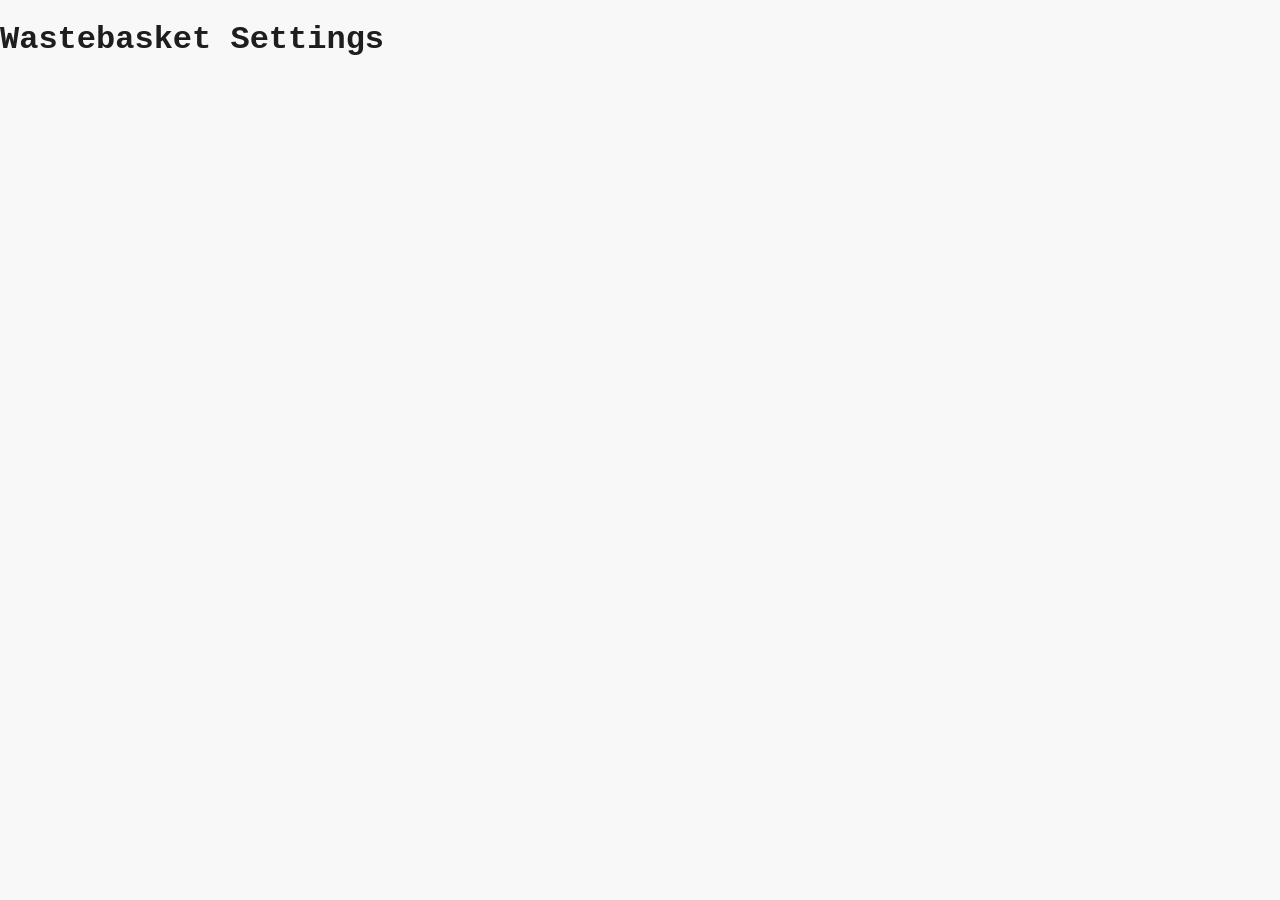
==== settings/index.html @ 62acb39f "Cleaned up toolbar, added app icon, page stubs for settings and wtf" ====
<!DOCTYPE html>
<html lang="en">
<head>
  <meta charset="UTF-8">
  <meta name="viewport" content="width=device-width, initial-scale=1.0">
  <title>Wastebasket - Settings</title>
  <link rel="icon" href="../wastebasket-192.png" sizes="192x192">
  <link rel="apple-touch-icon" href="../wastebasket-512.png" sizes="512x512">
  <link rel="stylesheet" href="../wastebasket-styles.css">
</head>
<body>
    <h1>Wastebasket Settings</h1>
</body>
</html>
---- wastebasket-styles.css ----
:root {
  color-scheme: light;
  --ink: #1E1E1E;
  --surface: #F8F8F8;
  --muted: #868686;
  --accent: #008FFF;
  --toolbar-height: 72px;
  --fade-height: 1.4rem;
  --text-size: 1.5rem;
  --line-height: calc(var(--text-size) * 1.5);
  --visible-rows: 5;
  --fade-overlay-height: calc(var(--line-height) * 2);
  font-family: "IBM Plex Mono", "SFMono-Regular", Consolas, "Liberation Mono", Menlo, monospace;
}

* {
  box-sizing: border-box;
}

body {
  margin: 0;
  min-height: 100vh;
  background: var(--surface);
  color: var(--ink);
  display: flex;
  flex-direction: column;
}

.workspace {
  flex: 1;
  display: flex;
  flex-direction: column;
  justify-content: center;
  padding: clamp(1.5rem, 5vw, 4rem) clamp(1rem, 5vw, 5rem);
  padding-bottom: calc(var(--toolbar-height) + 2rem);
}

.typewriter {
  width: 100%;
  max-width: 820px;
  margin: 0 auto;
  position: relative;
  margin-bottom: 100px;
}

.custom-caret {
  position: absolute;
  width: 3px;
  background: var(--accent);
  height: var(--line-height);
  top: 0;
  left: 0;
  pointer-events: none;
  opacity: 0;
  border-radius: 999px;
  animation: caretBlink 1s steps(1) infinite;
}

.custom-caret.is-hidden {
  opacity: 0;
  animation-play-state: paused;
}

.custom-caret.is-visible {
  opacity: 1;
  animation-play-state: running;
}

@keyframes caretBlink {
  0%, 50% {
    opacity: 1;
  }
  50.01%, 100% {
    opacity: 0;
  }
}

.typewriter::before {
  content: "";
  position: absolute;
  top: 0;
  left: 0;
  right: 0;
  height: var(--fade-overlay-height);
  pointer-events: none;
  background: linear-gradient(
    180deg,
    var(--surface) 0,
    var(--surface) calc(var(--fade-overlay-height) / 2),
    rgba(248, 248, 248, 0) var(--fade-overlay-height)
  );
}

textarea {
  width: 100%;
  resize: none;
  border: none;
  outline: none;
  padding-top: var(--fade-height);
  padding-bottom: 0.5rem;
  min-height: calc(var(--line-height) * var(--visible-rows) + var(--fade-height) + 0.5rem);
  max-height: calc(var(--line-height) * var(--visible-rows) + var(--fade-height) + 0.5rem);
  font: var(--text-size)/var(--line-height) var(--system-font, "IBM Plex Mono", "SFMono-Regular", Consolas, "Liberation Mono", Menlo, monospace);
  background: transparent;
  color: var(--ink);
  caret-color: transparent;
  overflow-y: auto;
  scrollbar-width: none;
  user-select: none;
  -webkit-user-select: none;
  -moz-user-select: none;
}

textarea::-webkit-scrollbar {
  width: 0;
  height: 0;
}

.toolbar {
  position: fixed;
  left: 0;
  right: 0;
  bottom: 0;
  display: flex;
  justify-content: center;
  align-items: flex-start;
  gap: 50px;
  padding: 1rem clamp(1rem, 4vw, 3rem) 3.5rem;
  min-height: calc(var(--toolbar-height) + 24px);
  background: rgba(248, 248, 248, 0.95);
  border-top: 1px solid #E4E4E4;
  backdrop-filter: blur(8px);
  transition: opacity 0.35s ease;
}

.toolbar.is-hidden {
  opacity: 0;
  pointer-events: none;
}

.toolbar-item {
  display: flex;
  flex-direction: column;
  align-items: center;
  position: relative;
}

.toolbar-item--copy {
  position: relative;
}

.status {
  position: absolute;
  bottom: 100%;
  left: 50%;
  transform: translate(-50%, -20px);
  padding: 0.35rem 0.9rem;
  background: var(--ink);
  color: #fff;
  font-size: 0.75rem;
  letter-spacing: 0.08em;
  text-transform: uppercase;
  border-radius: 999px;
  white-space: nowrap;
  opacity: 0;
  pointer-events: none;
  transition: opacity 0.2s ease;
}

.status.is-visible {
  opacity: 1;
}

.toolbar-action {
  border: none;
  border-radius: 999px;
  padding: 0;
  font: inherit;
  font-size: 0.85rem;
  cursor: pointer;
  transition: background 0.2s ease, color 0.2s ease, transform 0.2s ease;
  background: none;
  color: var(--ink);
  display: flex;
  flex-direction: column;
  align-items: center;
  gap: 0.35rem;
  text-decoration: none;
}

.toolbar-action:disabled {
  opacity: 0.5;
  cursor: default;
  pointer-events: none;
  background: none;
  color: var(--ink);
}

.toolbar-action:not(:disabled):active {
  transform: translateY(1px);
}

.toolbar-action__icon {
  display: flex;
  align-items: center;
  justify-content: center;
  border-radius: 6px;
  padding: 4px;
  transition: background 0.2s ease;
}

.toolbar-action__icon svg {
  width: 32px;
  height: 33px;
  display: block;
  fill: currentColor;
}

.toolbar-action__icon[hidden] {
  display: none;
}

.toolbar-action:not(:disabled):hover .toolbar-action__icon,
.toolbar-action:not(:disabled):focus-visible .toolbar-action__icon,
.toolbar-action:not(:disabled):active .toolbar-action__icon {
  background: #E4E4E4;
}

.toolbar-label,
.toolbar-label[data-fullscreen-label] {
  position: absolute;
  top: calc(100% + 0.6rem);
  left: 50%;
  transform: translateX(-50%);
  font-size: 0.75rem;
  letter-spacing: 0.02em;
  color: var(--ink);
  white-space: nowrap;
  pointer-events: none;
}

@media (max-width: 560px) {
  .toolbar {
    flex-wrap: wrap;
    height: auto;
    padding-bottom: 1.5rem;
  }

  .workspace {
    padding-bottom: calc(var(--toolbar-height) + 3.5rem);
  }
}

@media (prefers-color-scheme: dark) {
  :root {
    color-scheme: dark;
    --accent: #008FFF;
    --ink: #F8F8F8;
    --surface: #1E1E1E;
  }

  body {
    background: var(--surface);
    color: var(--ink);
  }

  textarea {
    color: var(--ink);
  }

  .status {
    color: #d9d9d9;
  }

  .typewriter::before {
    background: linear-gradient(
      180deg,
      var(--surface) 0,
      var(--surface) calc(var(--fade-overlay-height) / 2),
      rgba(30, 30, 30, 0) var(--fade-overlay-height)
    );
  }

  .toolbar {
    background: rgba(30, 30, 30, 0.9);
    border-top: 1px solid #505050;
  }

  .toolbar-action {
    border: none;
    box-shadow: none;
    color: var(--ink);
  }

  .toolbar-action__icon {
    fill: currentColor;
  }

  .toolbar-action:not(:disabled):hover .toolbar-action__icon,
  .toolbar-action:not(:disabled):focus-visible .toolbar-action__icon,
  .toolbar-action:not(:disabled):active .toolbar-action__icon {
    background: #505050;
  }
}
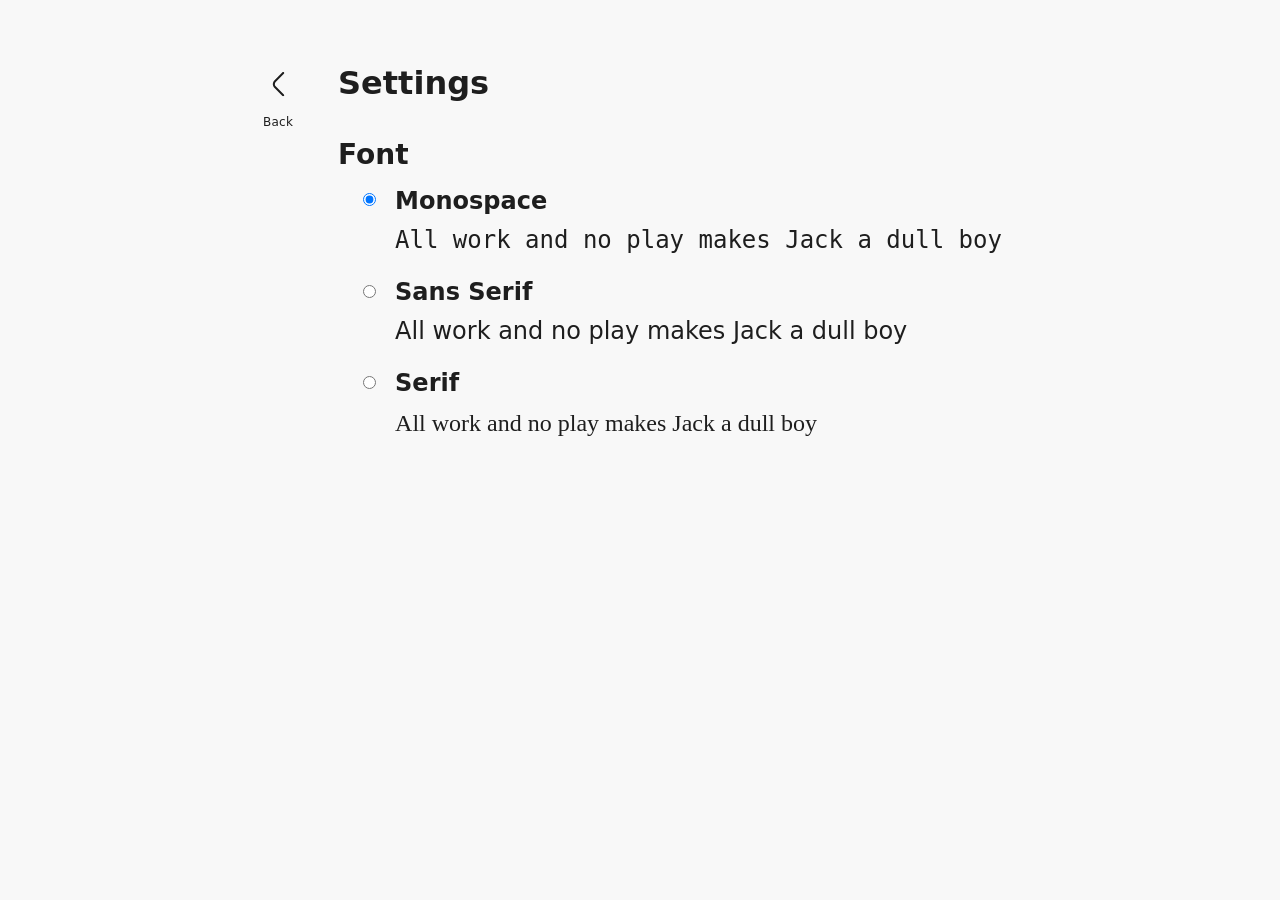
==== commit b28df168: "Implemented Font Settings" ====
--- a/settings/index.html
+++ b/settings/index.html
@@ -8,7 +8,73 @@
   <link rel="apple-touch-icon" href="../wastebasket-512.png" sizes="512x512">
   <link rel="stylesheet" href="../wastebasket-styles.css">
 </head>
-<body>
-    <h1>Wastebasket Settings</h1>
+<body data-writing-font="mono">
+  <main class="settings">
+    <div class="settings__layout">
+      <aside class="settings__sidebar" aria-label="Page navigation">
+        <div class="toolbar-item toolbar-item--back">
+          <a class="toolbar-action" href="../index.html" aria-label="Back to writing surface">
+            <span class="toolbar-action__icon" aria-hidden="true">
+              <svg width="32" height="33" viewBox="0 0 32 33" fill="none" xmlns="http://www.w3.org/2000/svg">
+                <g clip-path="url(#clip0_335_836)">
+                  <path d="M21.1699 28.3243C21.0383 28.325 20.9078 28.2995 20.786 28.249C20.6641 28.1986 20.5533 28.1243 20.4599 28.0303L12.2899 19.75C11.8243 19.2793 11.4548 18.72 11.2028 18.1044C10.9507 17.4887 10.8209 16.8287 10.8209 16.1622C10.8209 15.4956 10.9507 14.8356 11.2028 14.2199C11.4548 13.6043 11.8243 13.0451 12.2899 12.5743L20.4599 4.29399C20.5531 4.19949 20.6638 4.12453 20.7856 4.07339C20.9075 4.02225 21.038 3.99593 21.1699 3.99593C21.3017 3.99593 21.4323 4.02225 21.5541 4.07339C21.676 4.12453 21.7866 4.19949 21.8799 4.29399C21.9731 4.38849 22.0471 4.50067 22.0975 4.62414C22.148 4.74761 22.174 4.87994 22.174 5.01358C22.174 5.14722 22.148 5.27955 22.0975 5.40302C22.0471 5.52649 21.9731 5.63867 21.8799 5.73317L13.7099 14.0135C13.1481 14.5836 12.8325 15.3564 12.8325 16.1622C12.8325 16.9679 13.1481 17.7407 13.7099 18.3108L21.8799 26.5912C21.9736 26.6854 22.048 26.7975 22.0988 26.921C22.1495 27.0445 22.1757 27.177 22.1757 27.3108C22.1757 27.4446 22.1495 27.577 22.0988 27.7005C22.048 27.824 21.9736 27.9361 21.8799 28.0303C21.7864 28.1243 21.6756 28.1986 21.5538 28.249C21.432 28.2995 21.3015 28.325 21.1699 28.3243Z" fill="currentColor"/>
+                </g>
+                <defs>
+                  <clipPath id="clip0_335_836">
+                    <rect width="24" height="24.3242" fill="none" transform="translate(4 4)"/>
+                  </clipPath>
+                </defs>
+              </svg>
+            </span>
+          </a>
+          <span class="toolbar-label">Back</span>
+        </div>
+      </aside>
+
+      <div class="settings__content">
+        <div class="settings__header">
+          <h1>Settings</h1>
+        </div>
+        <section aria-labelledby="font-settings-heading">
+          <h2 id="font-settings-heading">Font</h2>
+          <form data-font-form>
+            <fieldset>
+              <legend class="sr-only">Writing font</legend>
+              <ul class="font-options">
+                <li>
+                  <label class="font-option">
+                    <input type="radio" name="writingFont" value="mono" checked>
+                    <span class="font-option__label">
+                      <span class="font-option__name">Monospace</span>
+                      <span class="writing-sample" data-writing-font="mono">All work and no play makes Jack a dull boy</span>
+                    </span>
+                  </label>
+                </li>
+                <li>
+                  <label class="font-option">
+                    <input type="radio" name="writingFont" value="sans">
+                    <span class="font-option__label">
+                      <span class="font-option__name">Sans Serif</span>
+                      <span class="writing-sample" data-writing-font="sans">All work and no play makes Jack a dull boy</span>
+                    </span>
+                  </label>
+                </li>
+                <li>
+                  <label class="font-option">
+                    <input type="radio" name="writingFont" value="serif">
+                    <span class="font-option__label">
+                      <span class="font-option__name">Serif</span>
+                      <span class="writing-sample" data-writing-font="serif">All work and no play makes Jack a dull boy</span>
+                    </span>
+                  </label>
+                </li>
+              </ul>
+            </fieldset>
+          </form>
+        </section>
+      </div>
+    </div>
+  </main>
+  <script src="settings-app.js" defer></script>
 </body>
-</html>+</html>
--- a/wastebasket-styles.css
+++ b/wastebasket-styles.css
@@ -10,11 +10,32 @@
   --line-height: calc(var(--text-size) * 1.5);
   --visible-rows: 5;
   --fade-overlay-height: calc(var(--line-height) * 2);
-  font-family: "IBM Plex Mono", "SFMono-Regular", Consolas, "Liberation Mono", Menlo, monospace;
+  --font-ui-family: system-ui, sans-serif;
+  --font-ui-weight: 400;
+  --font-writing-sans: var(--font-ui-family);
+  --font-writing-serif: Charter, "Bitstream Charter", "Sitka Text", Cambria, serif;
+  --font-writing-mono: ui-monospace, "Cascadia Code", "Source Code Pro", Menlo, Consolas, "DejaVu Sans Mono", monospace;
+  --font-writing-family: var(--font-writing-mono);
+  --font-writing-weight: 400;
+  font-family: var(--font-ui-family);
+  font-weight: var(--font-ui-weight);
 }
 
 * {
   box-sizing: border-box;
+}
+
+.sr-only {
+  position: absolute;
+  width: 1px;
+  height: 1px;
+  padding: 0;
+  margin: -1px;
+  overflow: hidden;
+  clip: rect(0, 0, 0, 0);
+  clip-path: inset(50%);
+  white-space: nowrap;
+  border: 0;
 }
 
 body {
@@ -24,6 +45,21 @@
   color: var(--ink);
   display: flex;
   flex-direction: column;
+}
+
+[data-writing-font="sans"] {
+  --font-writing-family: var(--font-writing-sans);
+  --font-writing-weight: 400;
+}
+
+[data-writing-font="serif"] {
+  --font-writing-family: var(--font-writing-serif);
+  --font-writing-weight: 400;
+}
+
+[data-writing-font="mono"] {
+  --font-writing-family: var(--font-writing-mono);
+  --font-writing-weight: 400;
 }
 
 .workspace {
@@ -41,6 +77,100 @@
   margin: 0 auto;
   position: relative;
   margin-bottom: 100px;
+}
+
+.settings {
+  max-width: 920px;
+  margin: 0 auto;
+  padding: clamp(1.5rem, 5vw, 4rem) clamp(1rem, 5vw, 3rem);
+}
+
+.settings__layout {
+  display: grid;
+  grid-template-columns: auto minmax(0, 1fr);
+  gap: 2.5rem;
+  align-items: flex-start;
+}
+
+.settings__sidebar {
+  display: flex;
+  flex-direction: column;
+  gap: 0.5rem;
+}
+
+.settings__content {
+  max-width: 820px;
+}
+
+.settings h1 {
+  margin: 0;
+  font-size: 2rem;
+}
+
+.settings__header {
+  display: flex;
+  align-items: center;
+  gap: 1rem;
+  margin-bottom: 2.25rem;
+}
+
+.settings section + section {
+  margin-top: 2.5rem;
+}
+
+#font-settings-heading {
+  margin-bottom: 0.5rem;
+  font-size: 1.75rem;
+}
+
+fieldset {
+  border: 0;
+  padding: 0;
+  margin: 0;
+  min-inline-size: 0;
+}
+
+.font-options {
+  display: flex;
+  flex-direction: column;
+  gap: 0.25rem;
+  list-style: none;
+  margin: 0;
+  padding: 0;
+}
+
+.font-option {
+  display: grid;
+  grid-template-columns: auto 1fr;
+  gap: 1rem;
+  padding: 0.5rem 1.25rem;
+  border-radius: 16px;
+  align-items: flex-start;
+}
+
+.font-option input[type="radio"] {
+  margin-top: 0.4rem;
+}
+
+.font-option__label {
+  display: flex;
+  flex-direction: column;
+  gap: 0.45rem;
+}
+
+.font-option__name {
+  font-size: 1.5rem;
+  font-weight: 600;
+  color: var(--ink);
+}
+
+.writing-sample {
+  display: block;
+  font-size: var(--text-size);
+  line-height: var(--line-height);
+  font-family: var(--font-writing-family, ui-monospace, "Cascadia Code", "Source Code Pro", Menlo, Consolas, "DejaVu Sans Mono", monospace);
+  font-weight: var(--font-writing-weight, 400);
+  color: var(--ink);
 }
 
 .custom-caret {
@@ -100,7 +230,10 @@
   padding-bottom: 0.5rem;
   min-height: calc(var(--line-height) * var(--visible-rows) + var(--fade-height) + 0.5rem);
   max-height: calc(var(--line-height) * var(--visible-rows) + var(--fade-height) + 0.5rem);
-  font: var(--text-size)/var(--line-height) var(--system-font, "IBM Plex Mono", "SFMono-Regular", Consolas, "Liberation Mono", Menlo, monospace);
+  font-size: var(--text-size);
+  line-height: var(--line-height);
+  font-family: var(--font-writing-family, ui-monospace, "Cascadia Code", "Source Code Pro", Menlo, Consolas, "DejaVu Sans Mono", monospace);
+  font-weight: var(--font-writing-weight, 400);
   background: transparent;
   color: var(--ink);
   caret-color: transparent;
@@ -301,4 +434,5 @@
   .toolbar-action:not(:disabled):active .toolbar-action__icon {
     background: #505050;
   }
-}
+
+}
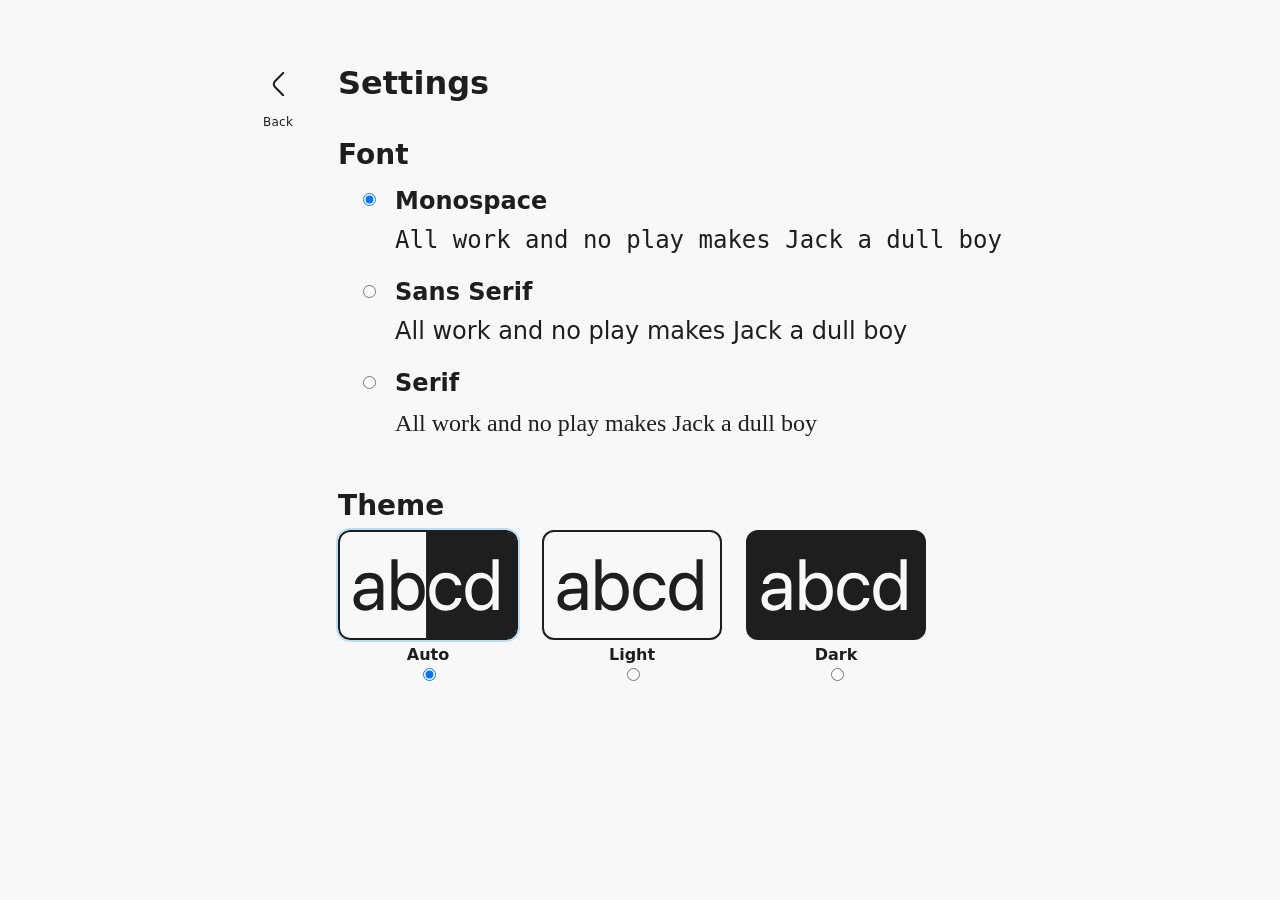
==== commit e67debe1: "Implemented theme settings" ====
--- a/settings/index.html
+++ b/settings/index.html
@@ -1,14 +1,32 @@
 <!DOCTYPE html>
-<html lang="en">
+<html lang="en" data-theme="auto">
 <head>
   <meta charset="UTF-8">
   <meta name="viewport" content="width=device-width, initial-scale=1.0">
   <title>Wastebasket - Settings</title>
   <link rel="icon" href="../wastebasket-192.png" sizes="192x192">
   <link rel="apple-touch-icon" href="../wastebasket-512.png" sizes="512x512">
+  <script>
+    (function () {
+      try {
+        var storedTheme = localStorage.getItem('wastebasket:theme');
+        if (!storedTheme) {
+          return;
+        }
+        document.documentElement.dataset.theme = storedTheme;
+        document.addEventListener('DOMContentLoaded', function () {
+          if (document.body) {
+            document.body.dataset.theme = storedTheme;
+          }
+        });
+      } catch (error) {
+        /* localStorage unavailable */
+      }
+    })();
+  </script>
   <link rel="stylesheet" href="../wastebasket-styles.css">
 </head>
-<body data-writing-font="mono">
+<body data-theme="auto" data-writing-font="mono">
   <main class="settings">
     <div class="settings__layout">
       <aside class="settings__sidebar" aria-label="Page navigation">
@@ -36,7 +54,7 @@
           <h1>Settings</h1>
         </div>
         <section aria-labelledby="font-settings-heading">
-          <h2 id="font-settings-heading">Font</h2>
+          <h2 id="font-settings-heading" class="settings__section-title">Font</h2>
           <form data-font-form>
             <fieldset>
               <legend class="sr-only">Writing font</legend>
@@ -72,6 +90,38 @@
             </fieldset>
           </form>
         </section>
+
+        <section aria-labelledby="theme-settings-heading">
+          <h2 id="theme-settings-heading" class="settings__section-title">Theme</h2>
+          <form data-theme-form>
+            <fieldset>
+              <legend class="sr-only">Theme</legend>
+              <ul class="theme-options">
+                <li class="theme-option">
+                  <input type="radio" name="theme" id="theme-option-auto" value="auto" checked>
+                  <label class="theme-option__card" for="theme-option-auto">
+                    <span class="theme-option__preview theme-option__preview--auto" aria-hidden="true"></span>
+                    <span class="theme-option__name">Auto</span>
+                  </label>
+                </li>
+                <li class="theme-option">
+                  <input type="radio" name="theme" id="theme-option-light" value="light">
+                  <label class="theme-option__card" for="theme-option-light">
+                    <span class="theme-option__preview theme-option__preview--light" aria-hidden="true"></span>
+                    <span class="theme-option__name">Light</span>
+                  </label>
+                </li>
+                <li class="theme-option">
+                  <input type="radio" name="theme" id="theme-option-dark" value="dark">
+                  <label class="theme-option__card" for="theme-option-dark">
+                    <span class="theme-option__preview theme-option__preview--dark" aria-hidden="true"></span>
+                    <span class="theme-option__name">Dark</span>
+                  </label>
+                </li>
+              </ul>
+            </fieldset>
+          </form>
+        </section>
       </div>
     </div>
   </main>
--- a/wastebasket-styles.css
+++ b/wastebasket-styles.css
@@ -10,6 +10,14 @@
   --line-height: calc(var(--text-size) * 1.5);
   --visible-rows: 5;
   --fade-overlay-height: calc(var(--line-height) * 2);
+  --status-text: #ffffff;
+  --fade-transparent-surface: rgba(248, 248, 248, 0);
+  --toolbar-background: rgba(248, 248, 248, 0.95);
+  --toolbar-border: #E4E4E4;
+  --toolbar-icon-hover: #E4E4E4;
+  --theme-preview-auto: url("settings/auto-light.svg");
+  --theme-preview-light: url("settings/light-light.svg");
+  --theme-preview-dark: url("settings/dark-light.svg");
   --font-ui-family: system-ui, sans-serif;
   --font-ui-weight: 400;
   --font-writing-sans: var(--font-ui-family);
@@ -19,6 +27,24 @@
   --font-writing-weight: 400;
   font-family: var(--font-ui-family);
   font-weight: var(--font-ui-weight);
+}
+
+:root[data-theme="dark"] {
+  color-scheme: dark;
+  --ink: #F8F8F8;
+  --surface: #1E1E1E;
+  --status-text: #d9d9d9;
+  --fade-transparent-surface: rgba(30, 30, 30, 0);
+  --toolbar-background: rgba(30, 30, 30, 0.9);
+  --toolbar-border: #505050;
+  --toolbar-icon-hover: #505050;
+  --theme-preview-auto: url("settings/auto-dark.svg");
+  --theme-preview-light: url("settings/light-dark.svg");
+  --theme-preview-dark: url("settings/dark-dark.svg");
+}
+
+:root[data-theme="light"] {
+  color-scheme: light;
 }
 
 * {
@@ -118,7 +144,7 @@
   margin-top: 2.5rem;
 }
 
-#font-settings-heading {
+.settings__section-title {
   margin-bottom: 0.5rem;
   font-size: 1.75rem;
 }
@@ -162,6 +188,87 @@
   font-size: 1.5rem;
   font-weight: 600;
   color: var(--ink);
+}
+
+.theme-options {
+  display: flex;
+  flex-wrap: wrap;
+  gap: 1.5rem;
+  list-style: none;
+  margin: 0;
+  padding: 0;
+}
+
+.theme-option {
+  display: flex;
+  flex-direction: column;
+  align-items: center;
+}
+
+.theme-option input[type="radio"] {
+  order: 2;
+  margin-top: 0.25rem;
+}
+
+.theme-option__card {
+  order: 1;
+  display: flex;
+  flex-direction: column;
+  align-items: center;
+  gap: 0.35rem;
+  text-align: center;
+  cursor: pointer;
+}
+
+.theme-option__preview {
+  display: block;
+  width: 180px;
+  height: 110px;
+  background-repeat: no-repeat;
+  background-size: cover;
+  background-position: center;
+  transition: border-color 0.2s ease, box-shadow 0.2s ease;
+}
+
+.theme-option__preview--auto {
+  background-image: var(--theme-preview-auto);
+}
+
+.theme-option__preview--light {
+  background-image: var(--theme-preview-light);
+}
+
+.theme-option__preview--dark {
+  background-image: var(--theme-preview-dark);
+}
+
+.theme-option__name {
+  font-size: 1rem;
+  font-weight: 600;
+  color: var(--ink);
+}
+
+.theme-option input[type="radio"]:focus-visible + .theme-option__card {
+  outline: 2px solid var(--accent);
+  outline-offset: 6px;
+}
+
+.theme-option input[type="radio"]:checked + .theme-option__card .theme-option__preview {
+  border-color: var(--accent);
+  box-shadow: 0 0 0 2px rgba(0, 143, 255, 0.25);
+  border-radius: 12px;
+}
+
+@media (max-width: 720px) {
+  .settings__layout {
+    grid-template-columns: 1fr;
+    gap: 1.5rem;
+  }
+
+  .settings__sidebar {
+    flex-direction: row;
+    gap: 1rem;
+  }
 }
 
 .writing-sample {
@@ -217,7 +324,7 @@
     180deg,
     var(--surface) 0,
     var(--surface) calc(var(--fade-overlay-height) / 2),
-    rgba(248, 248, 248, 0) var(--fade-overlay-height)
+    var(--fade-transparent-surface) var(--fade-overlay-height)
   );
 }
 
@@ -260,8 +367,8 @@
   gap: 50px;
   padding: 1rem clamp(1rem, 4vw, 3rem) 3.5rem;
   min-height: calc(var(--toolbar-height) + 24px);
-  background: rgba(248, 248, 248, 0.95);
-  border-top: 1px solid #E4E4E4;
+  background: var(--toolbar-background);
+  border-top: 1px solid var(--toolbar-border);
   backdrop-filter: blur(8px);
   transition: opacity 0.35s ease;
 }
@@ -289,7 +396,7 @@
   transform: translate(-50%, -20px);
   padding: 0.35rem 0.9rem;
   background: var(--ink);
-  color: #fff;
+  color: var(--status-text);
   font-size: 0.75rem;
   letter-spacing: 0.08em;
   text-transform: uppercase;
@@ -356,7 +463,7 @@
 .toolbar-action:not(:disabled):hover .toolbar-action__icon,
 .toolbar-action:not(:disabled):focus-visible .toolbar-action__icon,
 .toolbar-action:not(:disabled):active .toolbar-action__icon {
-  background: #E4E4E4;
+  background: var(--toolbar-icon-hover);
 }
 
 .toolbar-label,
@@ -385,54 +492,17 @@
 }
 
 @media (prefers-color-scheme: dark) {
-  :root {
+  :root:not([data-theme="light"]) {
     color-scheme: dark;
-    --accent: #008FFF;
     --ink: #F8F8F8;
     --surface: #1E1E1E;
-  }
-
-  body {
-    background: var(--surface);
-    color: var(--ink);
-  }
-
-  textarea {
-    color: var(--ink);
-  }
-
-  .status {
-    color: #d9d9d9;
-  }
-
-  .typewriter::before {
-    background: linear-gradient(
-      180deg,
-      var(--surface) 0,
-      var(--surface) calc(var(--fade-overlay-height) / 2),
-      rgba(30, 30, 30, 0) var(--fade-overlay-height)
-    );
-  }
-
-  .toolbar {
-    background: rgba(30, 30, 30, 0.9);
-    border-top: 1px solid #505050;
-  }
-
-  .toolbar-action {
-    border: none;
-    box-shadow: none;
-    color: var(--ink);
-  }
-
-  .toolbar-action__icon {
-    fill: currentColor;
-  }
-
-  .toolbar-action:not(:disabled):hover .toolbar-action__icon,
-  .toolbar-action:not(:disabled):focus-visible .toolbar-action__icon,
-  .toolbar-action:not(:disabled):active .toolbar-action__icon {
-    background: #505050;
-  }
-
-}
+    --status-text: #d9d9d9;
+    --fade-transparent-surface: rgba(30, 30, 30, 0);
+    --toolbar-background: rgba(30, 30, 30, 0.9);
+    --toolbar-border: #505050;
+    --toolbar-icon-hover: #505050;
+    --theme-preview-auto: url("settings/auto-dark.svg");
+    --theme-preview-light: url("settings/light-dark.svg");
+    --theme-preview-dark: url("settings/dark-dark.svg");
+  }
+}
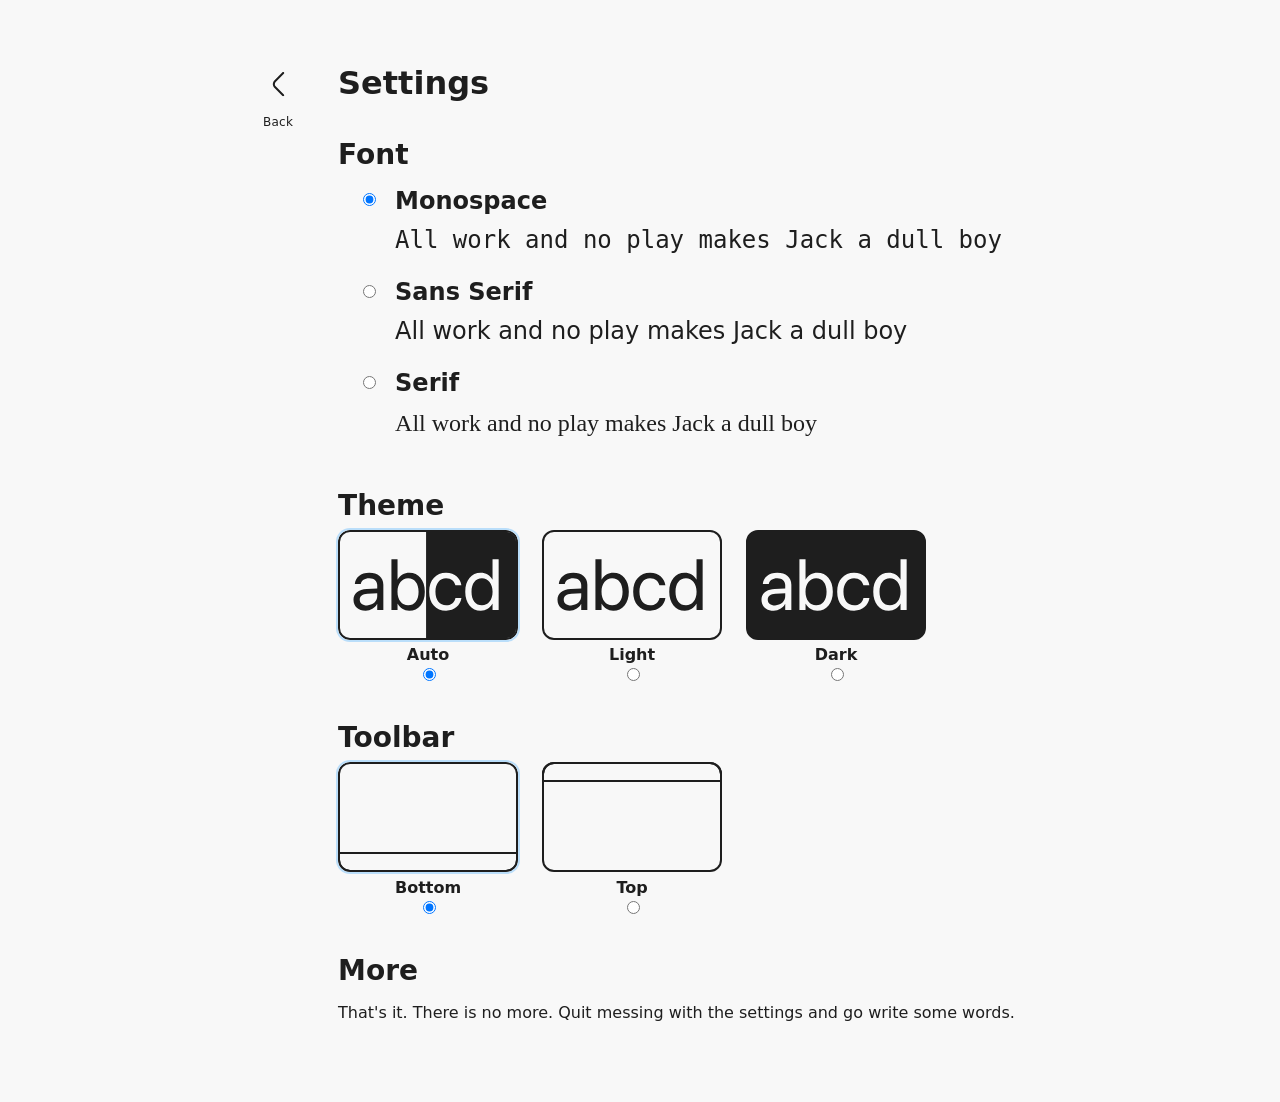
==== commit 0a029125: "Implemented toolbar settings" ====
--- a/settings/index.html
+++ b/settings/index.html
@@ -1,5 +1,5 @@
 <!DOCTYPE html>
-<html lang="en" data-theme="auto">
+<html lang="en" data-theme="auto" data-toolbar-position="bottom">
 <head>
   <meta charset="UTF-8">
   <meta name="viewport" content="width=device-width, initial-scale=1.0">
@@ -10,13 +10,22 @@
     (function () {
       try {
         var storedTheme = localStorage.getItem('wastebasket:theme');
-        if (!storedTheme) {
-          return;
+        var storedToolbar = localStorage.getItem('wastebasket:toolbar');
+        if (storedTheme) {
+          document.documentElement.dataset.theme = storedTheme;
         }
-        document.documentElement.dataset.theme = storedTheme;
+        if (storedToolbar) {
+          document.documentElement.dataset.toolbarPosition = storedToolbar;
+        }
         document.addEventListener('DOMContentLoaded', function () {
-          if (document.body) {
+          if (!document.body) {
+            return;
+          }
+          if (storedTheme) {
             document.body.dataset.theme = storedTheme;
+          }
+          if (storedToolbar) {
+            document.body.dataset.toolbarPosition = storedToolbar;
           }
         });
       } catch (error) {
@@ -26,7 +35,7 @@
   </script>
   <link rel="stylesheet" href="../wastebasket-styles.css">
 </head>
-<body data-theme="auto" data-writing-font="mono">
+<body data-theme="auto" data-toolbar-position="bottom" data-writing-font="mono">
   <main class="settings">
     <div class="settings__layout">
       <aside class="settings__sidebar" aria-label="Page navigation">
@@ -122,6 +131,36 @@
             </fieldset>
           </form>
         </section>
+
+        <section aria-labelledby="toolbar-settings-heading">
+          <h2 id="toolbar-settings-heading" class="settings__section-title">Toolbar</h2>
+          <form data-toolbar-form>
+            <fieldset>
+              <legend class="sr-only">Toolbar position</legend>
+              <ul class="toolbar-options">
+                <li class="toolbar-option">
+                  <input type="radio" name="toolbarPosition" id="toolbar-option-bottom" value="bottom" checked>
+                  <label class="toolbar-option__card" for="toolbar-option-bottom">
+                    <span class="toolbar-option__preview toolbar-option__preview--bottom" aria-hidden="true"></span>
+                    <span class="toolbar-option__name">Bottom</span>
+                  </label>
+                </li>
+                <li class="toolbar-option">
+                  <input type="radio" name="toolbarPosition" id="toolbar-option-top" value="top">
+                  <label class="toolbar-option__card" for="toolbar-option-top">
+                    <span class="toolbar-option__preview toolbar-option__preview--top" aria-hidden="true"></span>
+                    <span class="toolbar-option__name">Top</span>
+                  </label>
+                </li>
+              </ul>
+            </fieldset>
+          </form>
+        </section>
+
+        <section aria-labelledby="more-settings-heading">
+          <h2 id="more-settings-heading" class="settings__section-title"> More</h2>
+          <p>That's it. There is no more. Quit messing with the settings and go write some words.</p>
+        </section>
       </div>
     </div>
   </main>
--- a/wastebasket-styles.css
+++ b/wastebasket-styles.css
@@ -18,6 +18,8 @@
   --theme-preview-auto: url("settings/auto-light.svg");
   --theme-preview-light: url("settings/light-light.svg");
   --theme-preview-dark: url("settings/dark-light.svg");
+  --toolbar-preview-bottom: url("settings/bottom-light.svg");
+  --toolbar-preview-top: url("settings/top-light.svg");
   --font-ui-family: system-ui, sans-serif;
   --font-ui-weight: 400;
   --font-writing-sans: var(--font-ui-family);
@@ -41,6 +43,8 @@
   --theme-preview-auto: url("settings/auto-dark.svg");
   --theme-preview-light: url("settings/light-dark.svg");
   --theme-preview-dark: url("settings/dark-dark.svg");
+  --toolbar-preview-bottom: url("settings/bottom-dark.svg");
+  --toolbar-preview-top: url("settings/top-dark.svg");
 }
 
 :root[data-theme="light"] {
@@ -190,7 +194,8 @@
   color: var(--ink);
 }
 
-.theme-options {
+.theme-options,
+.toolbar-options {
   display: flex;
   flex-wrap: wrap;
   gap: 1.5rem;
@@ -199,18 +204,21 @@
   padding: 0;
 }
 
-.theme-option {
+.theme-option,
+.toolbar-option {
   display: flex;
   flex-direction: column;
   align-items: center;
 }
 
-.theme-option input[type="radio"] {
+.theme-option input[type="radio"],
+.toolbar-option input[type="radio"] {
   order: 2;
   margin-top: 0.25rem;
 }
 
-.theme-option__card {
+.theme-option__card,
+.toolbar-option__card {
   order: 1;
   display: flex;
   flex-direction: column;
@@ -220,14 +228,15 @@
   cursor: pointer;
 }
 
-.theme-option__preview {
+.theme-option__preview,
+.toolbar-option__preview {
   display: block;
   width: 180px;
   height: 110px;
   background-repeat: no-repeat;
   background-size: cover;
   background-position: center;
-  transition: border-color 0.2s ease, box-shadow 0.2s ease;
+  transition: border-color 0.2s ease, box-shadow 0.2s ease, border-radius 0.2s ease;
 }
 
 .theme-option__preview--auto {
@@ -242,21 +251,31 @@
   background-image: var(--theme-preview-dark);
 }
 
-.theme-option__name {
+.toolbar-option__preview--bottom {
+  background-image: var(--toolbar-preview-bottom);
+}
+
+.toolbar-option__preview--top {
+  background-image: var(--toolbar-preview-top);
+}
+
+.theme-option__name,
+.toolbar-option__name {
   font-size: 1rem;
   font-weight: 600;
   color: var(--ink);
 }
 
-.theme-option input[type="radio"]:focus-visible + .theme-option__card {
+.theme-option input[type="radio"]:focus-visible + .theme-option__card,
+.toolbar-option input[type="radio"]:focus-visible + .toolbar-option__card {
   outline: 2px solid var(--accent);
   outline-offset: 6px;
 }
 
-.theme-option input[type="radio"]:checked + .theme-option__card .theme-option__preview {
-  border-color: var(--accent);
+.theme-option input[type="radio"]:checked + .theme-option__card .theme-option__preview,
+.toolbar-option input[type="radio"]:checked + .toolbar-option__card .toolbar-option__preview {
+  border-radius: 12px;
   box-shadow: 0 0 0 2px rgba(0, 143, 255, 0.25);
-  border-radius: 12px;
 }
 
 @media (max-width: 720px) {
@@ -371,6 +390,14 @@
   border-top: 1px solid var(--toolbar-border);
   backdrop-filter: blur(8px);
   transition: opacity 0.35s ease;
+}
+
+[data-toolbar-position="top"] .toolbar {
+  top: 0;
+  bottom: auto;
+  padding: 1rem clamp(1rem, 4vw, 3rem) 3.5rem;
+  border-top: none;
+  border-bottom: 1px solid var(--toolbar-border);
 }
 
 .toolbar.is-hidden {
@@ -489,6 +516,11 @@
   .workspace {
     padding-bottom: calc(var(--toolbar-height) + 3.5rem);
   }
+
+  [data-toolbar-position="top"] .workspace {
+    padding-top: calc(clamp(1.5rem, 5vw, 4rem) + var(--toolbar-height) + 3.5rem);
+    padding-bottom: clamp(1.5rem, 5vw, 4rem);
+  }
 }
 
 @media (prefers-color-scheme: dark) {
@@ -504,5 +536,7 @@
     --theme-preview-auto: url("settings/auto-dark.svg");
     --theme-preview-light: url("settings/light-dark.svg");
     --theme-preview-dark: url("settings/dark-dark.svg");
-  }
-}
+    --toolbar-preview-bottom: url("settings/bottom-dark.svg");
+    --toolbar-preview-top: url("settings/top-dark.svg");
+  }
+}
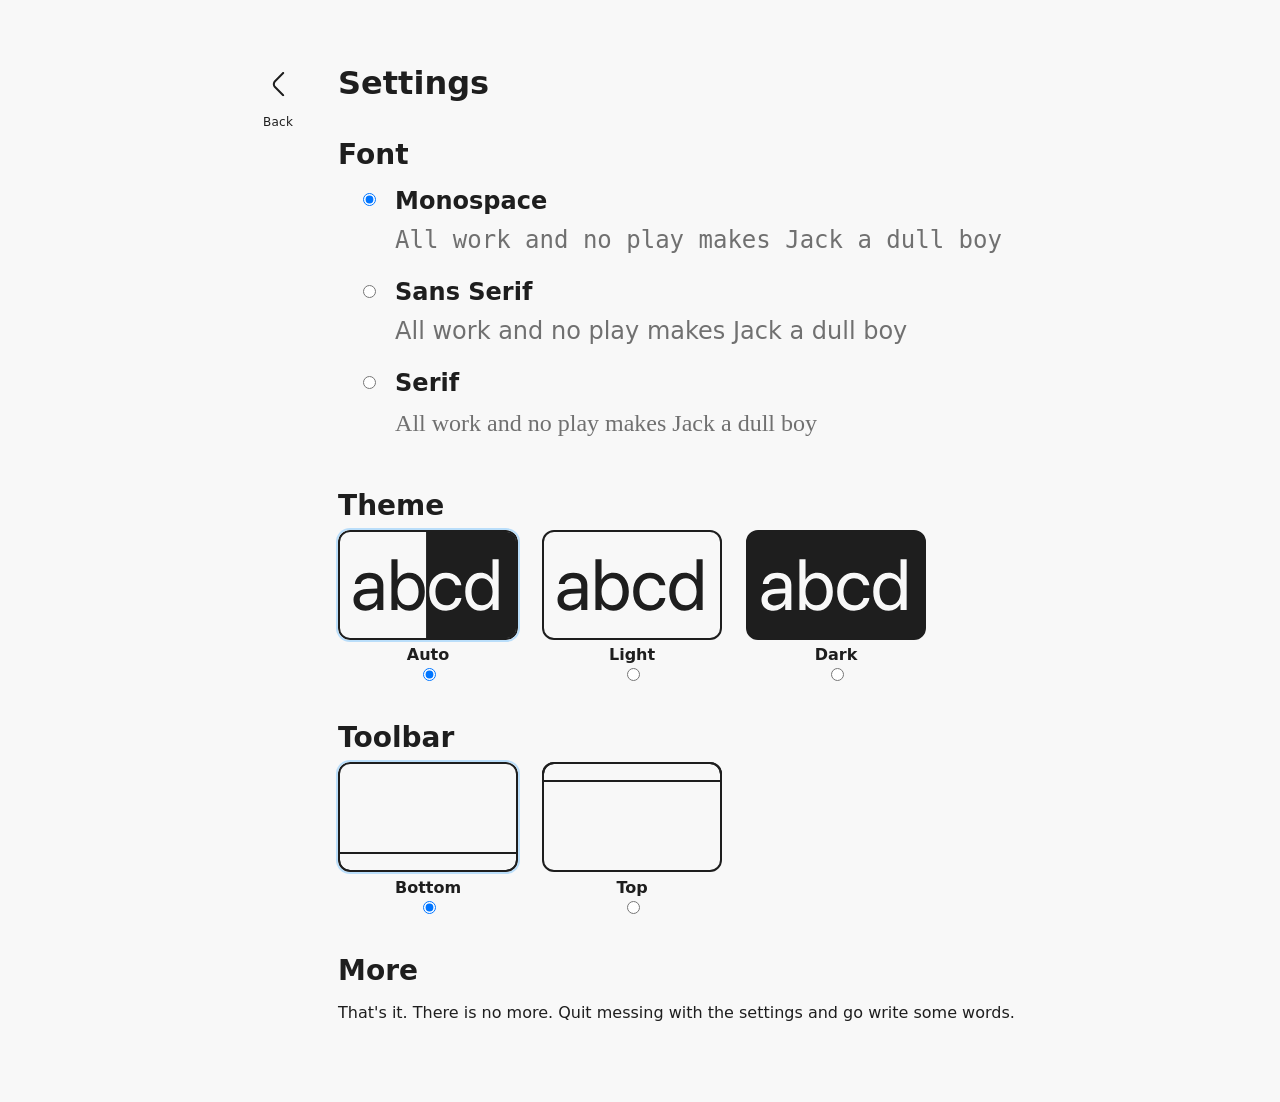
==== commit 1e402a14: "Added analytics, TOS, Privacy Policy" ====
--- a/settings/index.html
+++ b/settings/index.html
@@ -165,5 +165,8 @@
     </div>
   </main>
   <script src="settings-app.js" defer></script>
+  <!-- 100% privacy-first analytics -->
+<script async src="https://scripts.simpleanalyticscdn.com/latest.js"></script>
+
 </body>
 </html>
--- a/wastebasket-styles.css
+++ b/wastebasket-styles.css
@@ -27,6 +27,7 @@
   --font-writing-mono: ui-monospace, "Cascadia Code", "Source Code Pro", Menlo, Consolas, "DejaVu Sans Mono", monospace;
   --font-writing-family: var(--font-writing-mono);
   --font-writing-weight: 400;
+  --writing-sample-color: #707070;
   font-family: var(--font-ui-family);
   font-weight: var(--font-ui-weight);
 }
@@ -45,6 +46,7 @@
   --theme-preview-dark: url("settings/dark-dark.svg");
   --toolbar-preview-bottom: url("settings/bottom-dark.svg");
   --toolbar-preview-top: url("settings/top-dark.svg");
+  --writing-sample-color: #858585;
 }
 
 :root[data-theme="light"] {
@@ -153,6 +155,19 @@
   font-size: 1.75rem;
 }
 
+.wtf-copy {
+  display: flex;
+  flex-direction: column;
+  font-size: 1.1rem;
+  line-height: 1.7;
+  color: var(--ink);
+}
+
+.wtf-copy ul {
+  margin: 0;
+  padding-left: 1.25rem;
+}
+
 fieldset {
   border: 0;
   padding: 0;
@@ -297,6 +312,11 @@
   font-family: var(--font-writing-family, ui-monospace, "Cascadia Code", "Source Code Pro", Menlo, Consolas, "DejaVu Sans Mono", monospace);
   font-weight: var(--font-writing-weight, 400);
   color: var(--ink);
+  opacity: 0.62;
+}
+
+[data-theme="dark"] .writing-sample {
+  opacity: 0.47;
 }
 
 .custom-caret {
@@ -414,6 +434,44 @@
 
 .toolbar-item--copy {
   position: relative;
+}
+
+.toolbar-item--wtf {
+  position: relative;
+}
+
+.onboarding-hint {
+  position: absolute;
+  bottom: calc(100% + 0.5rem);
+  left: 50%;
+  transform: translateX(-50%);
+  padding: 1rem;
+  border-radius: 6px;
+  background: var(--accent);
+  color: #fff;
+  font-weight: 600;
+  font-size: 0.95rem;
+  line-height: 1;
+  white-space: nowrap;
+  box-shadow: 0 4px 12px rgba(0, 0, 0, 0.15);
+  opacity: 0;
+  pointer-events: none;
+  transition: opacity 0.2s ease;
+}
+
+.onboarding-hint::after {
+  content: '';
+  position: absolute;
+  top: 100%;
+  left: 50%;
+  transform: translateX(-50%);
+  border-width: 8px 7px 0 7px;
+  border-style: solid;
+  border-color: var(--accent) transparent transparent transparent;
+}
+
+.onboarding-hint.is-visible {
+  opacity: 1;
 }
 
 .status {
@@ -456,11 +514,15 @@
 }
 
 .toolbar-action:disabled {
-  opacity: 0.5;
+  opacity: 0.62;
   cursor: default;
   pointer-events: none;
   background: none;
   color: var(--ink);
+}
+
+[data-theme="dark"] .toolbar-action:disabled {
+  opacity: 0.47;
 }
 
 .toolbar-action:not(:disabled):active {
@@ -538,5 +600,26 @@
     --theme-preview-dark: url("settings/dark-dark.svg");
     --toolbar-preview-bottom: url("settings/bottom-dark.svg");
     --toolbar-preview-top: url("settings/top-dark.svg");
-  }
-}
+    --writing-sample-color: #858585;
+  }
+
+  :root:not([data-theme="light"]) body .writing-sample {
+    opacity: 0.47;
+  }
+
+  :root:not([data-theme="light"]) body .toolbar-action:disabled {
+    opacity: 0.47;
+  }
+}
+[data-toolbar-position="top"] .toolbar-item--wtf .onboarding-hint {
+  top: calc(100% + 0.5rem);
+  bottom: auto;
+  transform: translate(-50%, 0);
+}
+
+[data-toolbar-position="top"] .toolbar-item--wtf .onboarding-hint::after {
+  top: auto;
+  bottom: 100%;
+  border-width: 0 7px 8px 7px;
+  border-color: transparent transparent var(--accent) transparent;
+}
